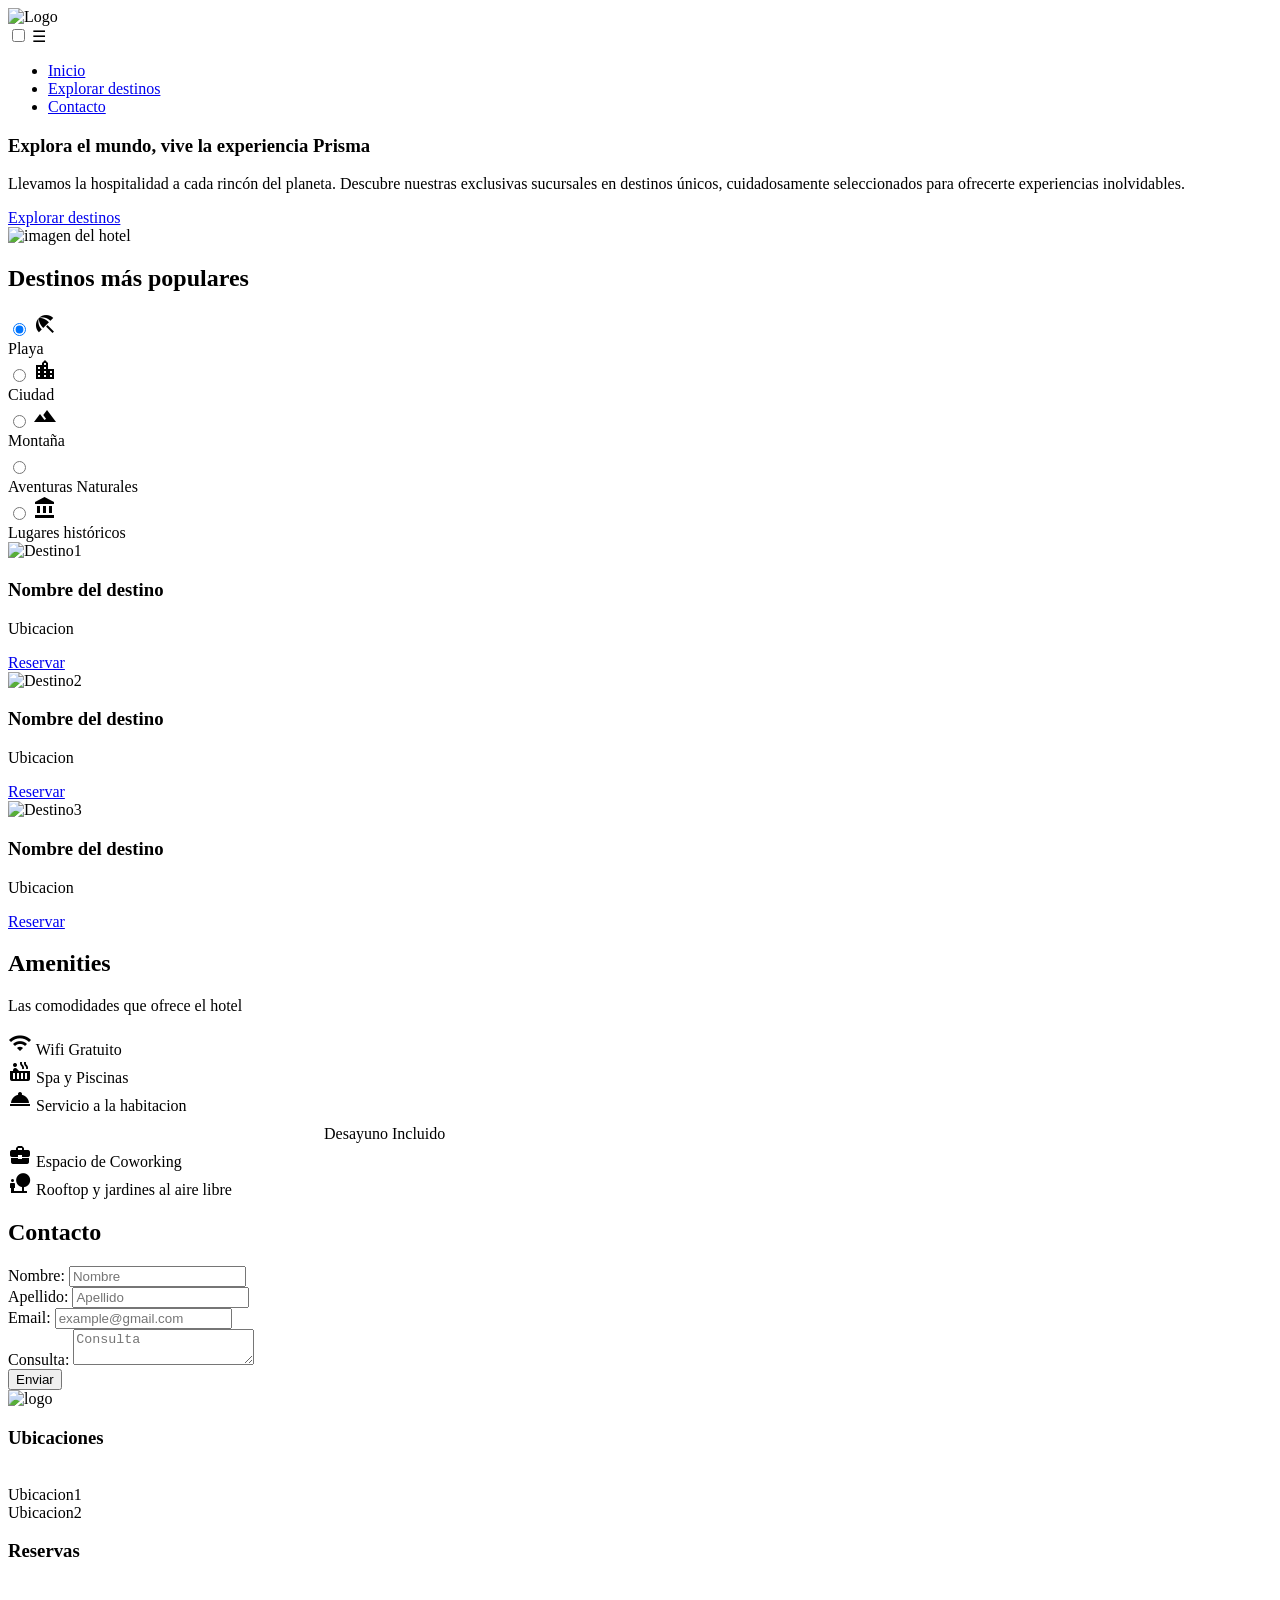
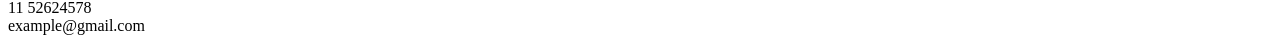
==== index.html @ b0c7ca9d "Add files via upload" ====
<!DOCTYPE html>
<html lang="en">
<head>
    <meta charset="UTF-8">
    <meta name="viewport" content="width=device-width, initial-scale=1.0">
    <link rel="stylesheet" href="estilos.css">
    <link href="https://fonts.googleapis.com/icon?family=Material+Icons" rel="stylesheet">
    <title>Prisma Hotel</title>
</head>
<body>
    <!-- Header -->
    <header class="menu">
        <div class="contenedor-logo"> 
            <img src="logo prisma.jpeg" alt="Logo" class="logo">
        </div>
        <input type="checkbox" id="menu-toggle" class="menu-toggle">
        <label for="menu-toggle" class="hamburguesa">&#9776;</label>
        <nav class="items-menu">
            <ul>
                <li><a href="#">Inicio</a></li>
                <li><a href="Explorar-destinos.html">Explorar destinos</a></li>
                <li><a href="Contacto.html">Contacto</a></li>
            </ul>
        </nav>
    </header>    
    <!-- Intro -->
    <section class="contenedor-intro">
        <section class="textos">
            <h1>Explora el mundo, vive la experiencia Prisma</h1>
            <p class="subtitulo">Llevamos la hospitalidad a cada rincón del planeta. Descubre nuestras exclusivas sucursales en destinos únicos, cuidadosamente seleccionados para ofrecerte experiencias inolvidables.</p>
            <a href="Explorar-destinos.html" class="boton">Explorar destinos</a>
        </section>       
        <section class="imagen-principal">
            <img src="hotel.jpg" alt="imagen del hotel">
        </section>
    </section>
        <!-- Destacados -->
    <section class="destacados">
        <section class="descripcion">
            <h2 class="Titulos">Destinos más populares</h2>
        </section>
        <section class="biomas">
            <!-- Radio buttons invisibles -->
            <div class="radio-contenedor">
                <input type="radio" id="playa" name="destino" checked>
                <label for="playa" class="selector-destino">
                    <i class="material-icons">beach_access</i><br>
                    <span class="label">Playa</span>
                </label>
            </div>
            <div class="radio-contenedor">
                <input type="radio" id="ciudad" name="destino">
                <label for="ciudad" class="selector-destino">
                    <i class="material-icons">location_city</i><br>
                    <span class="label">Ciudad</span>
                </label>
            </div>
            <div class="radio-contenedor">
                <input type="radio" id="montaña" name="destino">
                <label for="montaña" class="selector-destino">
                    <i class="material-icons">terrain</i><br>
                    <span class="label">Montaña</span>
                </label>
            </div>
            <div class="radio-contenedor">
                <input type="radio" id="aventura" name="destino">
                <label for="aventura" class="selector-destino">
                    <i class="material-icons">hiking</i><br>
                    <span class="label">Aventuras Naturales</span>
                </label>
            </div>
            <div class="radio-contenedor">
                <input type="radio" id="historico" name="destino">
                <label for="historico" class="selector-destino">
                    <i class="material-icons">account_balance</i><br>
                    <span class="label">Lugares históricos</span>
                </label>
            </div>
        </section>
        <!-- Lista de destinos -->
        <section class="lista-destinos">
            <!-- cards contenedor -->
            <div class="destinos-contenedor">
                <!-- cards playa -->
                <div class="destino-card">
                    <img src="hotel1.jpg" alt="Destino1">
                    <div class="datos-destino">
                        <h3>Nombre del destino</h3>
                        <p>Ubicacion</p>
                    </div>
                    <a href="reservar/detalle-hotel.html" class="boton">Reservar</a>
                </div>
    
                <div class="destino-card">
                    <img src="hotel2.jpg" alt="Destino2">
                    <div class="datos-destino">
                        <h3>Nombre del destino</h3>
                        <p>Ubicacion</p>
                    </div>
                    <a href="reservar/detalle-hotel.html" class="boton">Reservar</a>
                </div>
    
                <div class="destino-card">
                    <img src="hotel3.jpg" alt="Destino3">
                    <div class="datos-destino">
                        <h3>Nombre del destino</h3>
                        <p>Ubicacion</p>
                    </div>
                    <a href="reservar/detalle-hotel.html" class="boton">Reservar</a>
                </div>
            </div>
        </section>
    </section>
       <!-- amenities -->
        <section class="amenities">
            <h2 class="Titulos">Amenities</h2>
            <p class="subtitulo">Las comodidades que ofrece el hotel</p>
            <section class="contenedor-amenities">
                <div class="amenitie">
                    <i class="material-icons">wifi</i>
                    <span>Wifi Gratuito</span>
                </div>
                <div class="amenitie">
                    <i class="material-icons">hot_tub</i>
                    <span>Spa y Piscinas</span>
                </div>
                <div class="amenitie">
                    <i class="material-icons">room_service</i>
                    <span>Servicio a la habitacion</span>
                </div>
                <div class="amenitie">
                    <i class="material-icons">brunch_dining</i>
                    <span>Desayuno Incluido</span>
                </div>
                <div class="amenitie">
                    <i class="material-icons">business_center</i>
                    <span>Espacio de Coworking</span>
                </div>
                <div class="amenitie">
                    <i class="material-icons">nature_people</i>
                    <span>Rooftop y jardines al aire libre</span>
                </div>
            </section>
        </section>
        <section class="Contacto">
             <!-- contacto -->
              <h2 class="Titulos">Contacto</h2>
              <form class="form">
                <div class="fila">
                    <div class="columna">
                        <label for="Nombre">Nombre:</label>
                        <input type="text" name="Nombre" placeholder="Nombre"><br>
                    </div>
                    <div class="columna">
                        <label for="Apellido">Apellido:</label>
                        <input type="text" name="Apellido" placeholder="Apellido"><br>
                    </div>
                </div>
                <div class="fila">
                    <div class="columna">
                      <label for="Email">Email:</label>
                      <input type="email" name="Email" placeholder="example@gmail.com"><br>
                    </div>
                  </div>
                  <div class="fila">
                    <div class="columna">
                      <label for="Consulta">Consulta:</label>
                      <textarea name="Consulta" placeholder="Consulta" id=""></textarea><br>
                    </div>
                  </div>
                <button type="submit" class="boton">Enviar</button>
              </form>
        </section>
        <footer>
            <!-- footer -->
            <div id="logo">
                <img src="logo prisma.jpeg" alt="logo">
            </div>
            <div id="Ubicaciones"> <h3>Ubicaciones</h3> <br>
                <span>Ubicacion1</span><br>
                <span>Ubicacion2</span>
            </div>
            <div id="Reservas"> <h3>Reservas</h3> <br>
                <span>11 52624578</span><br>
                <span>example@gmail.com</span>
            </div>
        </footer>
</body>
</html>
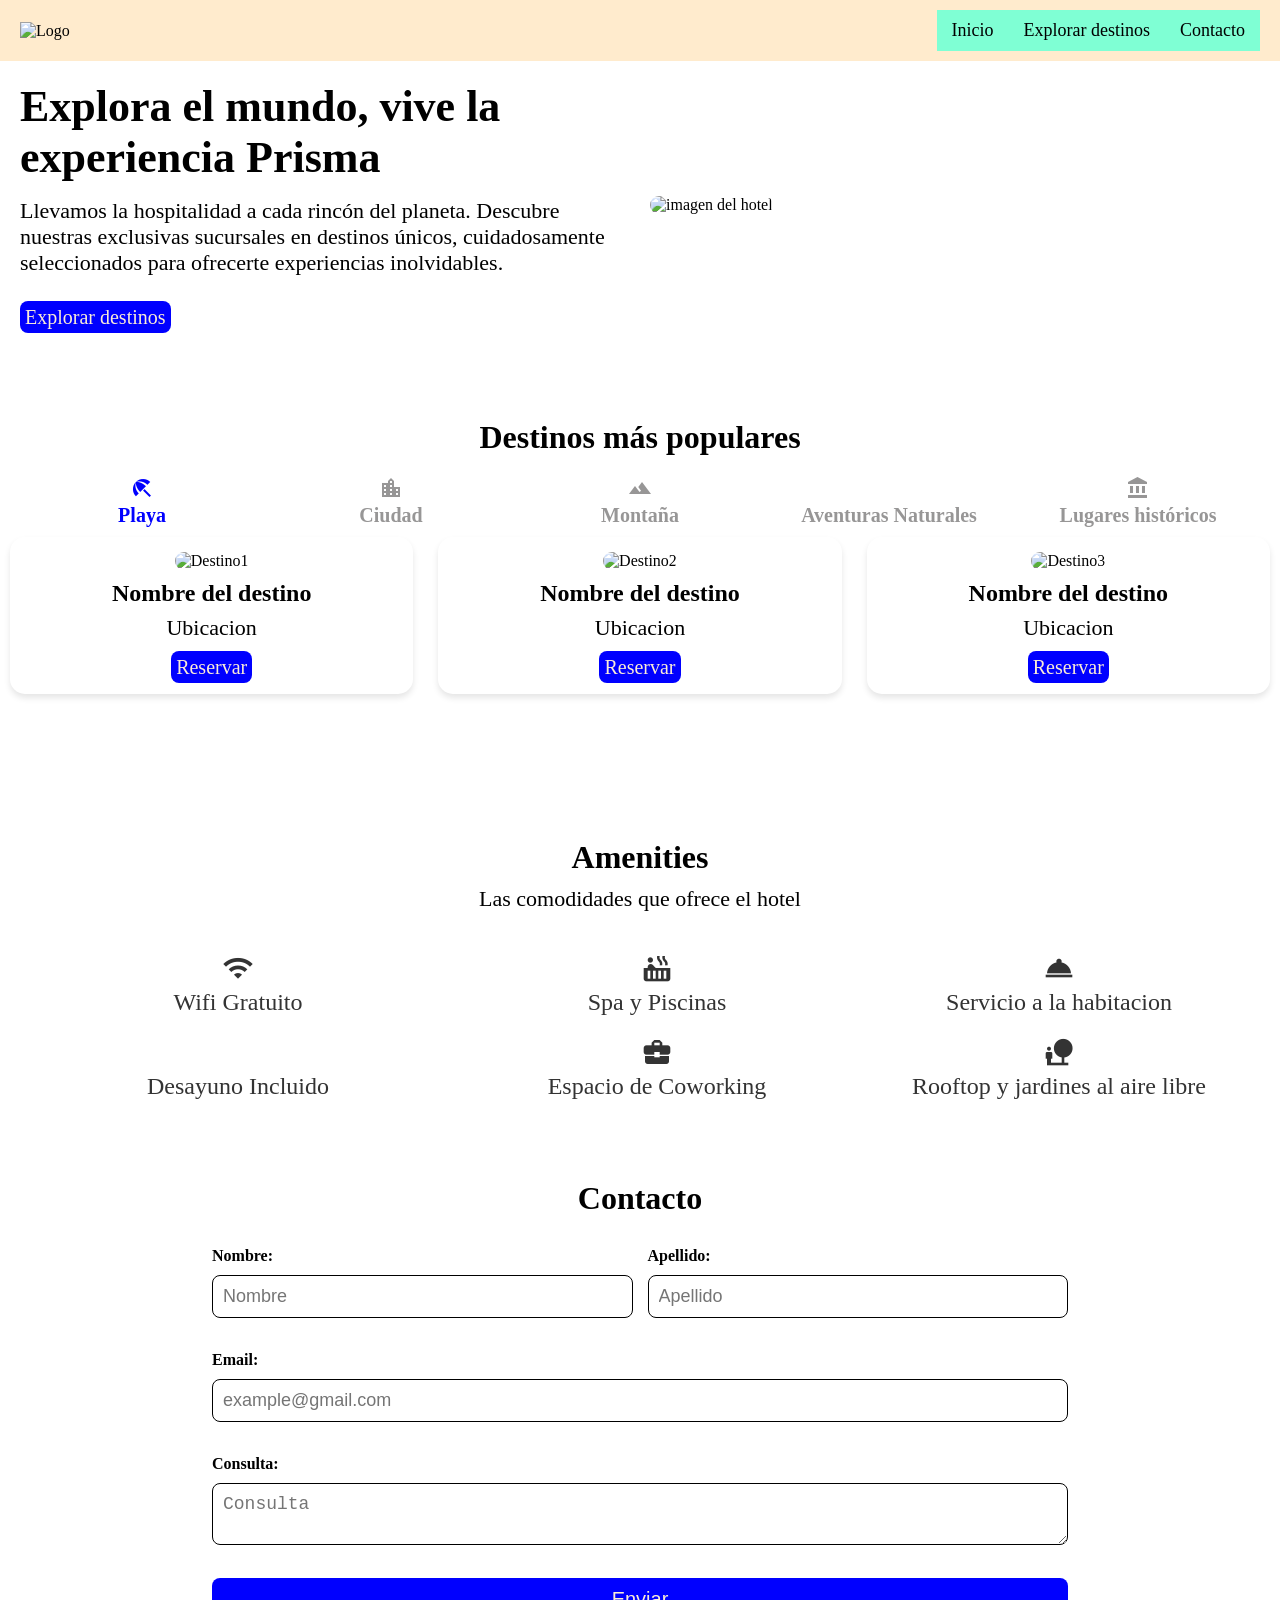
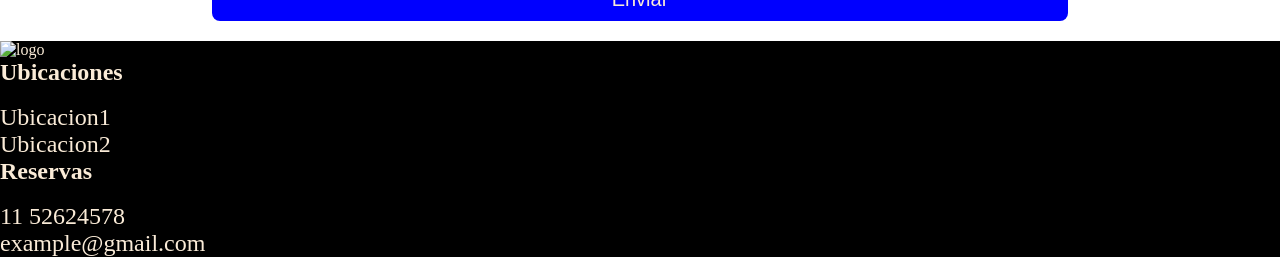
==== commit 2645e047: "Add files via upload" ====
--- a/index.html
+++ b/index.html
@@ -41,73 +41,183 @@
         </section>
         <section class="biomas">
             <!-- Radio buttons invisibles -->
-            <div class="radio-contenedor">
-                <input type="radio" id="playa" name="destino" checked>
-                <label for="playa" class="selector-destino">
-                    <i class="material-icons">beach_access</i><br>
-                    <span class="label">Playa</span>
-                </label>
-            </div>
-            <div class="radio-contenedor">
-                <input type="radio" id="ciudad" name="destino">
-                <label for="ciudad" class="selector-destino">
-                    <i class="material-icons">location_city</i><br>
-                    <span class="label">Ciudad</span>
-                </label>
-            </div>
-            <div class="radio-contenedor">
-                <input type="radio" id="montaña" name="destino">
-                <label for="montaña" class="selector-destino">
-                    <i class="material-icons">terrain</i><br>
-                    <span class="label">Montaña</span>
-                </label>
-            </div>
-            <div class="radio-contenedor">
-                <input type="radio" id="aventura" name="destino">
-                <label for="aventura" class="selector-destino">
-                    <i class="material-icons">hiking</i><br>
-                    <span class="label">Aventuras Naturales</span>
-                </label>
-            </div>
-            <div class="radio-contenedor">
-                <input type="radio" id="historico" name="destino">
-                <label for="historico" class="selector-destino">
-                    <i class="material-icons">account_balance</i><br>
-                    <span class="label">Lugares históricos</span>
-                </label>
-            </div>
-        </section>
-        <!-- Lista de destinos -->
-        <section class="lista-destinos">
-            <!-- cards contenedor -->
-            <div class="destinos-contenedor">
-                <!-- cards playa -->
-                <div class="destino-card">
-                    <img src="hotel1.jpg" alt="Destino1">
-                    <div class="datos-destino">
-                        <h3>Nombre del destino</h3>
-                        <p>Ubicacion</p>
-                    </div>
-                    <a href="reservar/detalle-hotel.html" class="boton">Reservar</a>
-                </div>
-    
-                <div class="destino-card">
-                    <img src="hotel2.jpg" alt="Destino2">
-                    <div class="datos-destino">
-                        <h3>Nombre del destino</h3>
-                        <p>Ubicacion</p>
-                    </div>
-                    <a href="reservar/detalle-hotel.html" class="boton">Reservar</a>
-                </div>
-    
-                <div class="destino-card">
-                    <img src="hotel3.jpg" alt="Destino3">
-                    <div class="datos-destino">
-                        <h3>Nombre del destino</h3>
-                        <p>Ubicacion</p>
-                    </div>
-                    <a href="reservar/detalle-hotel.html" class="boton">Reservar</a>
-                </div>
+            <div class="lista-biomas">
+                <!-- <div class="bioma-playa"> -->
+                    <div class="bioma-playa">
+                        <div class="radio-contenedor">
+                            <input type="radio" id="playa" name="destino" checked>
+                            <label for="playa" class="selector-destino">
+                                <i class="material-icons">beach_access</i><br>
+                                <span class="label">Playa</span>
+                            </label>
+                            <div class="destinos-contenedor">
+                                <div class="destino-card">
+                                    <img src="hotel1.jpg" alt="Destino1">
+                                    <div class="datos-destino">
+                                        <h3>Nombre del destino</h3>
+                                        <p>Ubicacion</p>
+                                    </div>
+                                    <a href="reservar/detalle-hotel.html" class="boton">Reservar</a>
+                                </div>
+                                <div class="destino-card">
+                                    <img src="hotel2.jpg" alt="Destino2">
+                                    <div class="datos-destino">
+                                        <h3>Nombre del destino</h3>
+                                        <p>Ubicacion</p>
+                                    </div>
+                                    <a href="reservar/detalle-hotel.html" class="boton">Reservar</a>
+                                </div>
+                                <div class="destino-card">
+                                    <img src="hotel3.jpg" alt="Destino3">
+                                    <div class="datos-destino">
+                                        <h3>Nombre del destino</h3>
+                                        <p>Ubicacion</p>
+                                    </div>
+                                    <a href="reservar/detalle-hotel.html" class="boton">Reservar</a>
+                                </div>
+                            </div>
+                        </div>
+                    </div>
+                    <div class="bioma-ciudad">
+                        <div class="radio-contenedor">
+                            <input type="radio" id="ciudad" name="destino">
+                            <label for="ciudad" class="selector-destino">
+                                <i class="material-icons">location_city</i><br>
+                                <span class="label">Ciudad</span>
+                            </label>
+                            <div class="destinos-contenedor">
+                                <div class="destino-card">
+                                    <img src="hotel1.jpg" alt="Destino1">
+                                    <div class="datos-destino">
+                                        <h3>Nombre del destino</h3>
+                                        <p>Ubicacion</p>
+                                    </div>
+                                    <a href="reservar/detalle-hotel.html" class="boton">Reservar</a>
+                                </div>
+                                <div class="destino-card">
+                                    <img src="hotel2.jpg" alt="Destino2">
+                                    <div class="datos-destino">
+                                        <h3>Nombre del destino</h3>
+                                        <p>Ubicacion</p>
+                                    </div>
+                                    <a href="reservar/detalle-hotel.html" class="boton">Reservar</a>
+                                </div>
+                                <div class="destino-card">
+                                    <img src="hotel3.jpg" alt="Destino3">
+                                    <div class="datos-destino">
+                                        <h3>Nombre del destino</h3>
+                                        <p>Ubicacion</p>
+                                    </div>
+                                    <a href="reservar/detalle-hotel.html" class="boton">Reservar</a>
+                                </div>
+                            </div>
+                        </div>
+                    </div>
+                    <div class="bioma-montaña">
+                        <div class="radio-contenedor">
+                            <input type="radio" id="montaña" name="destino">
+                            <label for="montaña" class="selector-destino">
+                                <i class="material-icons">terrain</i><br>
+                                <span class="label">Montaña</span>
+                            </label>
+                            <div class="destinos-contenedor">
+                                <div class="destino-card">
+                                    <img src="hotel1.jpg" alt="Destino1">
+                                    <div class="datos-destino">
+                                        <h3>Nombre del destino</h3>
+                                        <p>Ubicacion</p>
+                                    </div>
+                                    <a href="reservar/detalle-hotel.html" class="boton">Reservar</a>
+                                </div>
+                                <div class="destino-card">
+                                    <img src="hotel2.jpg" alt="Destino2">
+                                    <div class="datos-destino">
+                                        <h3>Nombre del destino</h3>
+                                        <p>Ubicacion</p>
+                                    </div>
+                                    <a href="reservar/detalle-hotel.html" class="boton">Reservar</a>
+                                </div>
+                                <div class="destino-card">
+                                    <img src="hotel3.jpg" alt="Destino3">
+                                    <div class="datos-destino">
+                                        <h3>Nombre del destino</h3>
+                                        <p>Ubicacion</p>
+                                    </div>
+                                    <a href="reservar/detalle-hotel.html" class="boton">Reservar</a>
+                                </div>
+                            </div>
+                        </div>
+                    </div>
+                    <div class="bioma-aventura">
+                        <div class="radio-contenedor">
+                            <input type="radio" id="aventura" name="destino">
+                            <label for="aventura" class="selector-destino">
+                                <i class="material-icons">hiking</i><br>
+                                <span class="label">Aventuras Naturales</span>
+                            </label>
+                            <div class="destinos-contenedor">
+                                <div class="destino-card">
+                                    <img src="hotel1.jpg" alt="Destino1">
+                                    <div class="datos-destino">
+                                        <h3>Nombre del destino</h3>
+                                        <p>Ubicacion</p>
+                                    </div>
+                                    <a href="reservar/detalle-hotel.html" class="boton">Reservar</a>
+                                </div>
+                                <div class="destino-card">
+                                    <img src="hotel2.jpg" alt="Destino2">
+                                    <div class="datos-destino">
+                                        <h3>Nombre del destino</h3>
+                                        <p>Ubicacion</p>
+                                    </div>
+                                    <a href="reservar/detalle-hotel.html" class="boton">Reservar</a>
+                                </div>
+                                <div class="destino-card">
+                                    <img src="hotel3.jpg" alt="Destino3">
+                                    <div class="datos-destino">
+                                        <h3>Nombre del destino</h3>
+                                        <p>Ubicacion</p>
+                                    </div>
+                                    <a href="reservar/detalle-hotel.html" class="boton">Reservar</a>
+                                </div>
+                            </div>
+                        </div>
+                    </div>
+                    <div class="bioma-historico">
+                        <div class="radio-contenedor">
+                            <input type="radio" id="historico" name="destino">
+                            <label for="historico" class="selector-destino">
+                                <i class="material-icons">account_balance</i><br>
+                                <span class="label">Lugares históricos</span>
+                            </label>
+                            <div class="destinos-contenedor">
+                                <div class="destino-card">
+                                    <img src="hotel1.jpg" alt="Destino1">
+                                    <div class="datos-destino">
+                                        <h3>Nombre del destino</h3>
+                                        <p>Ubicacion</p>
+                                    </div>
+                                    <a href="reservar/detalle-hotel.html" class="boton">Reservar</a>
+                                </div>
+                                <div class="destino-card">
+                                    <img src="hotel2.jpg" alt="Destino2">
+                                    <div class="datos-destino">
+                                        <h3>Nombre del destino</h3>
+                                        <p>Ubicacion</p>
+                                    </div>
+                                    <a href="reservar/detalle-hotel.html" class="boton">Reservar</a>
+                                </div>
+                                <div class="destino-card">
+                                    <img src="hotel3.jpg" alt="Destino3">
+                                    <div class="datos-destino">
+                                        <h3>Nombre del destino</h3>
+                                        <p>Ubicacion</p>
+                                    </div>
+                                    <a href="reservar/detalle-hotel.html" class="boton">Reservar</a>
+                                </div>
+                            </div>
+                        </div>
+                    </div>
             </div>
         </section>
     </section>
--- a/estilos.css
+++ b/estilos.css
@@ -0,0 +1,400 @@
+*{
+    padding: 0px;
+    margin: 0px;
+}
+nav{
+    font-size: 24px;
+}
+/* tipografias */
+h1{
+    font-size: 44px;
+}
+h2 {
+font-size: 32px;
+}
+.Titulos{
+    text-align: center;
+    margin-bottom: 10px;
+}
+.subtitulo{
+    text-align: center;
+    margin-bottom: 30px;
+}
+h3{
+    font-size: 24px;
+}
+p{
+    font-size: 22px;
+}
+span.label {
+    font-weight: bold;
+    font-size: 20px;
+}
+span{
+    font-size: 24px;
+}
+/* menu */
+.logo{
+    width: 125px;
+    height: auto;
+}
+.menu{
+    display: flex;
+    text-align: center;
+    background-color: blanchedalmond;
+    justify-content: space-between;
+    align-items: center;
+    position: relative;
+    padding: 10px 20px;
+}
+.items-menu ul{
+    display: flex;
+    list-style: none;
+    background-color: aquamarine;
+    margin: 0;
+    padding: 0;
+}
+.items-menu li{
+    margin: 0 15px;
+}
+.menu a{
+    font-size: 26px;
+    text-decoration: none;
+    color: black;
+    padding: 10 15px;
+    display: block;
+}
+.menu a:hover{
+    color: blue;
+}
+.menu-toggle {
+    display: none;
+}
+
+.hamburguesa {
+    display: none;
+    font-size: 30px;
+    cursor: pointer;
+    padding: 10px;
+}
+@media screen and (max-width: 768px){
+
+    .hamburguesa {
+        display: block;
+    }
+}
+    .items-menu {
+        display: none;
+        flex-direction: column;
+        background-color: aquamarine;
+        position: absolute;
+        top: 100%;
+        left: 0;
+        width: 100%;
+        z-index: 1000;
+    }
+
+    .menu-toggle:checked + .hamburguesa + .items-menu {
+        display: flex; 
+    }
+
+    .items-menu ul {
+        flex-direction: column;
+        padding: 10px 0;
+    }
+
+    .items-menu li {
+        margin: 10px 0;
+    }
+
+    .menu a {
+        font-size: 18px;
+    }
+@media screen and (min-width: 769px){
+    .items-menu{
+        display: flex;
+        position: static;
+        flex-direction: row;
+        background-color: transparent;
+        width: auto;
+    }
+
+    .items-menu ul{
+        flex-direction: row;
+    }
+
+    .items-menu li{
+        margin: 0 15px; 
+    }
+
+    .hamburguesa{
+        display: none;
+    }
+
+    .menu-toggle{
+        display: none;
+    }
+}
+/* boton */
+.boton{
+    background-color: blue;
+    color: antiquewhite;
+    border: none;
+    border-radius: 8px;
+    font-size: 20px;
+    text-align: center;
+    padding: 5px;
+    text-decoration: none;
+}
+.boton:hover{
+    box-shadow: 0 0 10px 5px rgba(106, 90, 205, 0.5);
+}
+.boton:active{
+    background-color: rgb(3, 3, 145);
+}
+/* seccion 1 intro */
+.contenedor-intro{
+    display: flex;
+    padding: 20px;
+    justify-content: space-between;
+    align-items: center;
+    gap: 20px;
+}
+.textos{
+    max-width: 50%;
+    flex: 1;
+    text-align: left;
+}
+.textos h1{
+    margin-bottom: 15px;
+}
+.textos p{
+    margin-bottom: 30px;
+    text-align: left;
+}
+.imagen-principal{
+    max-width: 50%;
+    flex: 1;
+}
+.imagen-principal img{
+    width: 100%;
+    max-height: 350px;
+    border-radius: 10px;
+    object-fit: cover;
+}
+@media screen and (max-width:768px){
+    .contenedor-intro{
+        flex-direction: column;
+        align-items: center;
+        text-align: center;
+    }
+    .textos{
+        max-width: 100%;
+        margin-bottom: 20px;
+        text-align: center;
+    }
+    .textos p{
+        text-align: center;
+    }
+    .imagen-principal{
+        max-width: 100%;
+    }
+    .imagen-principal img{
+        max-height: none;
+    }
+}
+/* Destinos populares */
+.destacados{
+    padding-top: 70px;
+    padding-left: 20px;
+    padding-right: 20px;
+    min-height: 40vh;
+}
+.selector-destino{
+    align-items: center;
+    text-align: center;
+    color: #979696;
+    cursor: pointer;
+    transition: color 0.3s;
+}
+.selector-destino:hover{
+    color: blueviolet;
+}
+input[type="radio"]:checked + label.selector-destino {
+    color: blue;
+}
+input[type="radio"] {
+    display: none;
+}
+.destinos-contenedor{
+    display: grid;
+    grid-template-columns: repeat(3, 1fr);
+    justify-content: space-between;
+    opacity: 0;
+    position: absolute;
+    width: 100%;
+    right: 0;
+    left: 0;
+    z-index: -1;
+    gap: 5px;
+    box-sizing: border-box;
+}
+#playa:checked ~ .destinos-contenedor, 
+#ciudad:checked ~ .destinos-contenedor,
+#montaña:checked ~ .destinos-contenedor,
+#aventura:checked ~ .destinos-contenedor,
+#historico:checked ~ .destinos-contenedor{
+    opacity: 1;
+    transition: opacity .8s ease;
+    z-index: 100;
+}
+.descripcion h2{
+    margin-bottom: 20px;
+}
+.destino-card{
+    flex-flow: column;
+    justify-content: space-between;
+    padding: 15px;
+    margin: 10px;
+    box-shadow: 0 4px 6px rgba(0, 0, 0, 0.1);
+    border-radius: 15px;
+    overflow: hidden;
+    box-sizing: border-box;
+}
+.destino-card h3{
+    margin-bottom: 8px;
+}
+.destino-card p{
+    margin-bottom: 15px;
+}
+.destino-card img{
+    width: 100%;
+    height: 200px;
+    object-fit: cover;
+    border-radius: 10px;
+    margin-bottom: 10px;
+}
+.lista-biomas{
+    display: grid;
+    grid-template-columns: repeat(auto-fit, minmax(70px, 1fr));
+    gap: 5px;
+    text-align: center;
+    margin-bottom: 15px;
+}
+@media (max-width:768px){
+    .destinos-contenedor{
+        grid-template-columns: 1fr;
+        gap: 20px;
+    }
+    .biomas{
+        display: grid;
+        grid-template-columns: repeat(auto-fit,minmax(70px, 1fr));
+        gap: 5px;
+        text-align: center;
+    }
+}
+/* amenities */
+.amenities{
+    padding: 20px;
+    margin-top: 40px;
+    margin-bottom: 50px;
+}
+.contenedor-amenities{
+    display: grid;
+    grid-template-columns: repeat(3,1fr);
+    gap: 20px;
+    align-items: center;
+    padding: 10px;
+    justify-items: center;
+}
+.amenitie{
+    color: #333;
+    text-align: center;
+}
+.amenitie i{
+    font-size: 32px;
+    margin-bottom: 5px;
+    display: block;
+}
+/* contacto */
+.body{
+    display: flex;
+    justify-content: center;
+    align-items: center;
+    background-color: #f3f3f3;
+}
+.contacto{
+    text-align: center;
+    width: 100%;
+    max-width: 700px;
+    margin: auto;
+    padding: 20px;
+}
+.form{
+    display: flex;
+    flex-direction: column;
+    gap: 15px;
+    padding: 20px;
+    width: 70%;
+    margin: auto;
+    box-sizing: border-box;
+}
+.fila{
+    display: flex;
+    flex-direction: row;
+    gap: 15px;
+}
+.columna{
+    flex: 1;
+    display: flex;
+    flex-direction: column;
+}
+.form label{
+    margin-bottom: 5px;
+    font-weight: bold;
+}
+input,textarea{
+    border: 1px solid #000;
+    border-radius: 8px;
+    font-size: 18px;
+    width: 100%;
+    padding: 10px;
+    box-sizing: border-box;
+    margin-top: 5px;
+}
+input:focus,textarea:focus{
+    border-color: blue;
+}
+.form .boton{
+    width: auto;
+    padding: 10px 20px;
+}
+/* footer */
+footer{
+    background-color: black;
+    color: antiquewhite;
+}
+/* detalle hotel */
+.titular{
+    background-color: rgb(214, 214, 214);
+    padding-top: 10px;
+    padding-bottom: 10px;
+}
+.contenedor-info{
+    display: flex;
+    justify-content: space-between;
+    width: 100%;
+    padding-top: 30px;
+}
+.slider-hotel{
+    width: 40%;
+    padding-right: 25px;
+}
+.slider-hotel img{
+   width: 100%;
+   height: auto;
+}
+.info-hotel{
+    width: 100%;
+    padding-left: 25px;
+}
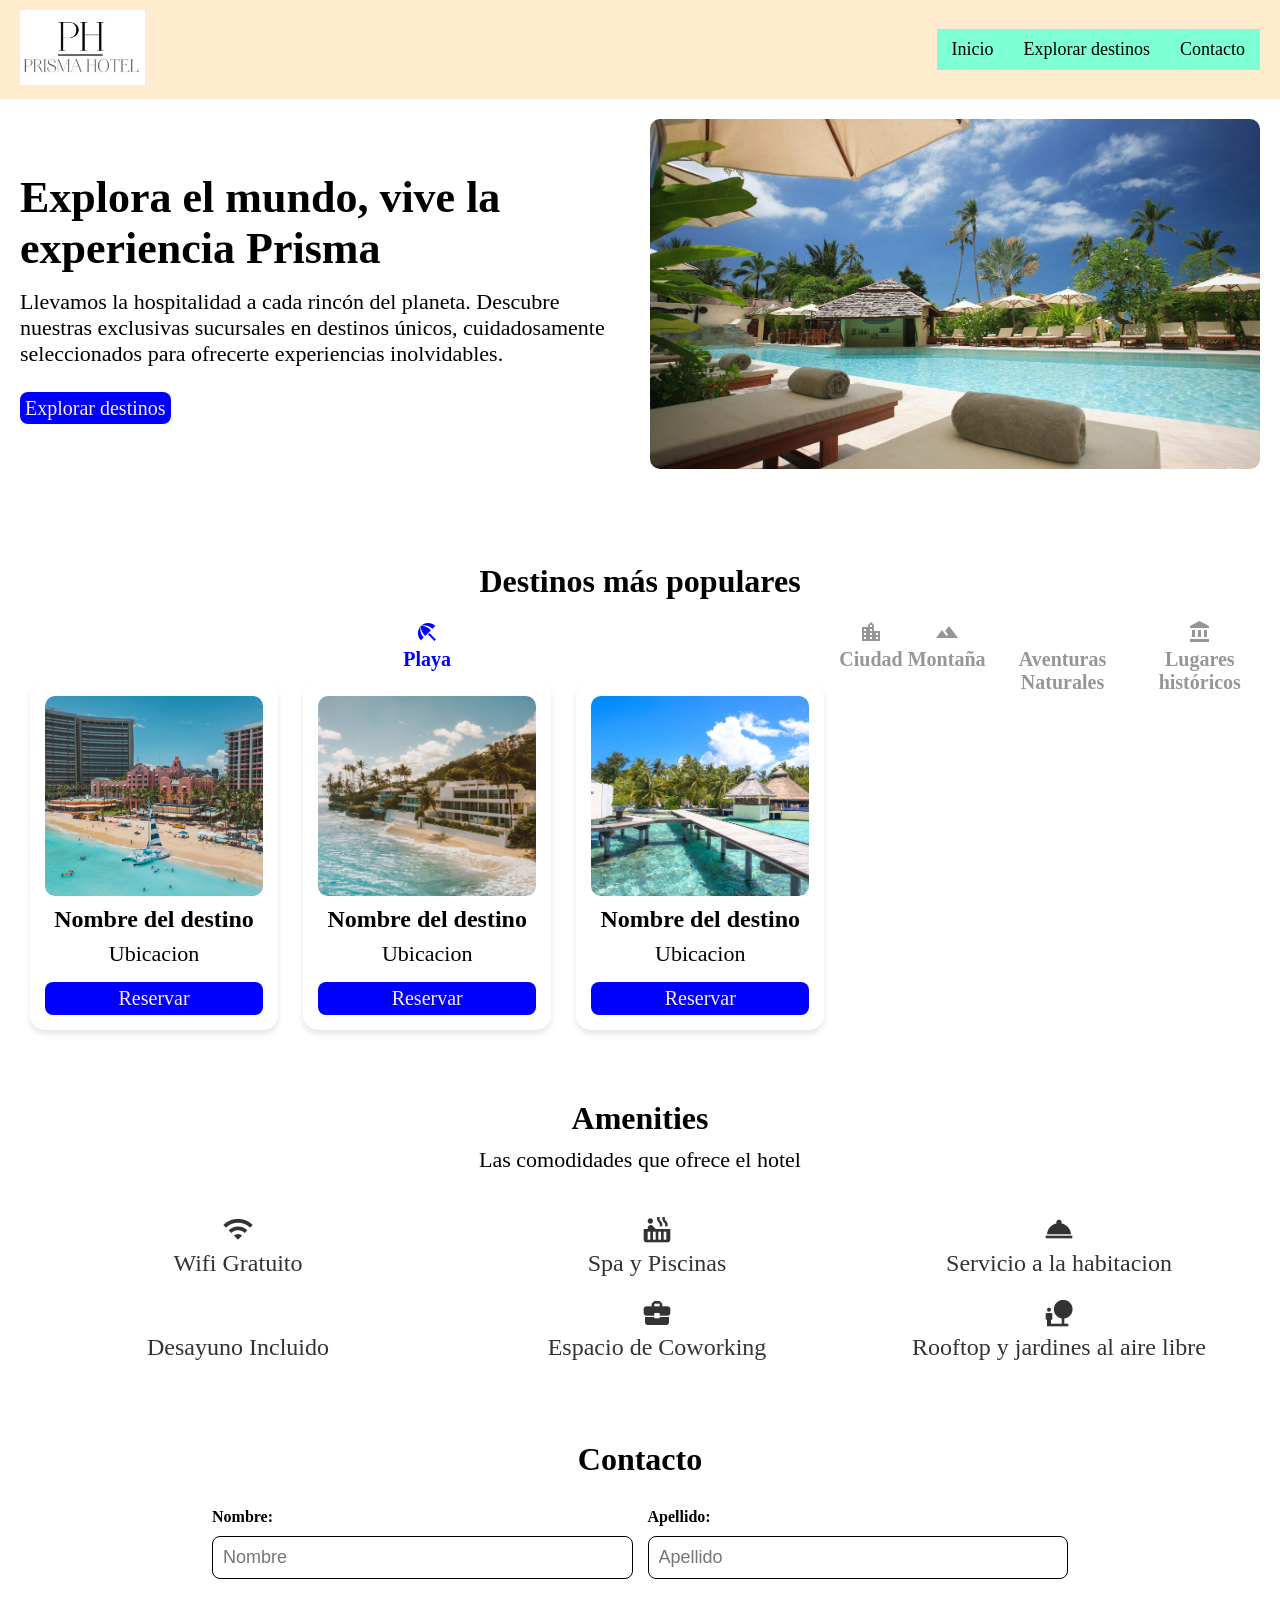
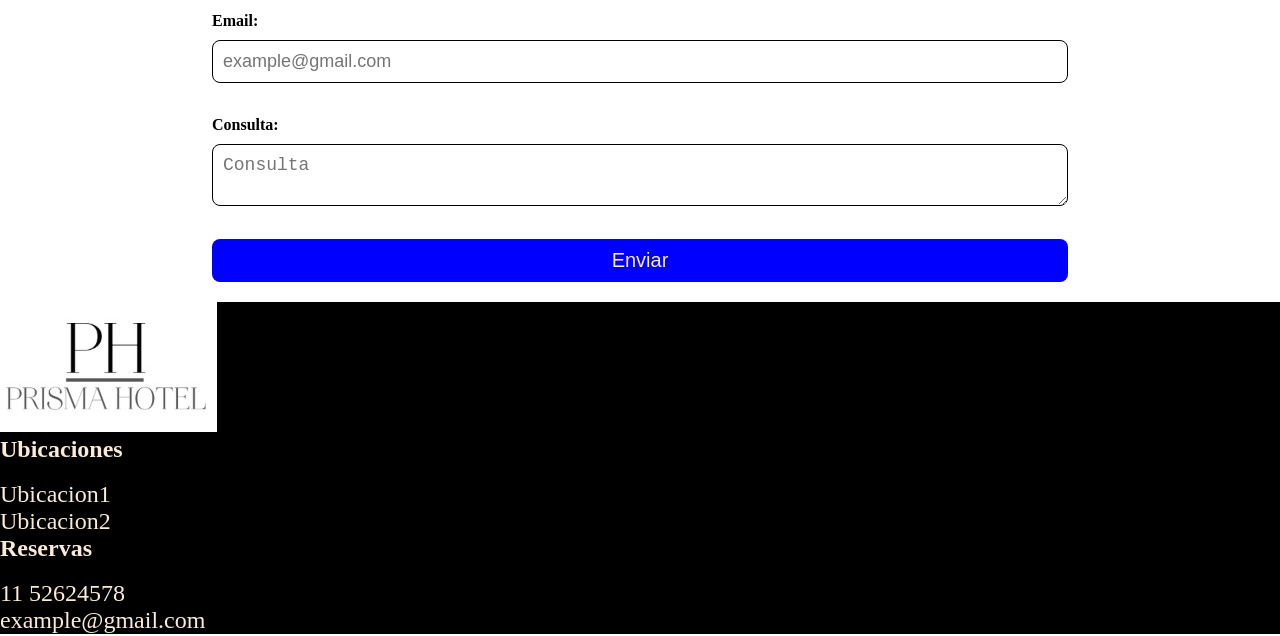
==== commit 7e7d375a: "modifique los estilos de la seccion destacados" ====
--- a/index.html
+++ b/index.html
@@ -1,299 +1,299 @@
-<!DOCTYPE html>
-<html lang="en">
-<head>
-    <meta charset="UTF-8">
-    <meta name="viewport" content="width=device-width, initial-scale=1.0">
-    <link rel="stylesheet" href="estilos.css">
-    <link href="https://fonts.googleapis.com/icon?family=Material+Icons" rel="stylesheet">
-    <title>Prisma Hotel</title>
-</head>
-<body>
-    <!-- Header -->
-    <header class="menu">
-        <div class="contenedor-logo"> 
-            <img src="logo prisma.jpeg" alt="Logo" class="logo">
-        </div>
-        <input type="checkbox" id="menu-toggle" class="menu-toggle">
-        <label for="menu-toggle" class="hamburguesa">&#9776;</label>
-        <nav class="items-menu">
-            <ul>
-                <li><a href="#">Inicio</a></li>
-                <li><a href="Explorar-destinos.html">Explorar destinos</a></li>
-                <li><a href="Contacto.html">Contacto</a></li>
-            </ul>
-        </nav>
-    </header>    
-    <!-- Intro -->
-    <section class="contenedor-intro">
-        <section class="textos">
-            <h1>Explora el mundo, vive la experiencia Prisma</h1>
-            <p class="subtitulo">Llevamos la hospitalidad a cada rincón del planeta. Descubre nuestras exclusivas sucursales en destinos únicos, cuidadosamente seleccionados para ofrecerte experiencias inolvidables.</p>
-            <a href="Explorar-destinos.html" class="boton">Explorar destinos</a>
-        </section>       
-        <section class="imagen-principal">
-            <img src="hotel.jpg" alt="imagen del hotel">
-        </section>
-    </section>
-        <!-- Destacados -->
-    <section class="destacados">
-        <section class="descripcion">
-            <h2 class="Titulos">Destinos más populares</h2>
-        </section>
-        <section class="biomas">
-            <!-- Radio buttons invisibles -->
-            <div class="lista-biomas">
-                <!-- <div class="bioma-playa"> -->
-                    <div class="bioma-playa">
-                        <div class="radio-contenedor">
-                            <input type="radio" id="playa" name="destino" checked>
-                            <label for="playa" class="selector-destino">
-                                <i class="material-icons">beach_access</i><br>
-                                <span class="label">Playa</span>
-                            </label>
-                            <div class="destinos-contenedor">
-                                <div class="destino-card">
-                                    <img src="hotel1.jpg" alt="Destino1">
-                                    <div class="datos-destino">
-                                        <h3>Nombre del destino</h3>
-                                        <p>Ubicacion</p>
-                                    </div>
-                                    <a href="reservar/detalle-hotel.html" class="boton">Reservar</a>
-                                </div>
-                                <div class="destino-card">
-                                    <img src="hotel2.jpg" alt="Destino2">
-                                    <div class="datos-destino">
-                                        <h3>Nombre del destino</h3>
-                                        <p>Ubicacion</p>
-                                    </div>
-                                    <a href="reservar/detalle-hotel.html" class="boton">Reservar</a>
-                                </div>
-                                <div class="destino-card">
-                                    <img src="hotel3.jpg" alt="Destino3">
-                                    <div class="datos-destino">
-                                        <h3>Nombre del destino</h3>
-                                        <p>Ubicacion</p>
-                                    </div>
-                                    <a href="reservar/detalle-hotel.html" class="boton">Reservar</a>
-                                </div>
-                            </div>
-                        </div>
-                    </div>
-                    <div class="bioma-ciudad">
-                        <div class="radio-contenedor">
-                            <input type="radio" id="ciudad" name="destino">
-                            <label for="ciudad" class="selector-destino">
-                                <i class="material-icons">location_city</i><br>
-                                <span class="label">Ciudad</span>
-                            </label>
-                            <div class="destinos-contenedor">
-                                <div class="destino-card">
-                                    <img src="hotel1.jpg" alt="Destino1">
-                                    <div class="datos-destino">
-                                        <h3>Nombre del destino</h3>
-                                        <p>Ubicacion</p>
-                                    </div>
-                                    <a href="reservar/detalle-hotel.html" class="boton">Reservar</a>
-                                </div>
-                                <div class="destino-card">
-                                    <img src="hotel2.jpg" alt="Destino2">
-                                    <div class="datos-destino">
-                                        <h3>Nombre del destino</h3>
-                                        <p>Ubicacion</p>
-                                    </div>
-                                    <a href="reservar/detalle-hotel.html" class="boton">Reservar</a>
-                                </div>
-                                <div class="destino-card">
-                                    <img src="hotel3.jpg" alt="Destino3">
-                                    <div class="datos-destino">
-                                        <h3>Nombre del destino</h3>
-                                        <p>Ubicacion</p>
-                                    </div>
-                                    <a href="reservar/detalle-hotel.html" class="boton">Reservar</a>
-                                </div>
-                            </div>
-                        </div>
-                    </div>
-                    <div class="bioma-montaña">
-                        <div class="radio-contenedor">
-                            <input type="radio" id="montaña" name="destino">
-                            <label for="montaña" class="selector-destino">
-                                <i class="material-icons">terrain</i><br>
-                                <span class="label">Montaña</span>
-                            </label>
-                            <div class="destinos-contenedor">
-                                <div class="destino-card">
-                                    <img src="hotel1.jpg" alt="Destino1">
-                                    <div class="datos-destino">
-                                        <h3>Nombre del destino</h3>
-                                        <p>Ubicacion</p>
-                                    </div>
-                                    <a href="reservar/detalle-hotel.html" class="boton">Reservar</a>
-                                </div>
-                                <div class="destino-card">
-                                    <img src="hotel2.jpg" alt="Destino2">
-                                    <div class="datos-destino">
-                                        <h3>Nombre del destino</h3>
-                                        <p>Ubicacion</p>
-                                    </div>
-                                    <a href="reservar/detalle-hotel.html" class="boton">Reservar</a>
-                                </div>
-                                <div class="destino-card">
-                                    <img src="hotel3.jpg" alt="Destino3">
-                                    <div class="datos-destino">
-                                        <h3>Nombre del destino</h3>
-                                        <p>Ubicacion</p>
-                                    </div>
-                                    <a href="reservar/detalle-hotel.html" class="boton">Reservar</a>
-                                </div>
-                            </div>
-                        </div>
-                    </div>
-                    <div class="bioma-aventura">
-                        <div class="radio-contenedor">
-                            <input type="radio" id="aventura" name="destino">
-                            <label for="aventura" class="selector-destino">
-                                <i class="material-icons">hiking</i><br>
-                                <span class="label">Aventuras Naturales</span>
-                            </label>
-                            <div class="destinos-contenedor">
-                                <div class="destino-card">
-                                    <img src="hotel1.jpg" alt="Destino1">
-                                    <div class="datos-destino">
-                                        <h3>Nombre del destino</h3>
-                                        <p>Ubicacion</p>
-                                    </div>
-                                    <a href="reservar/detalle-hotel.html" class="boton">Reservar</a>
-                                </div>
-                                <div class="destino-card">
-                                    <img src="hotel2.jpg" alt="Destino2">
-                                    <div class="datos-destino">
-                                        <h3>Nombre del destino</h3>
-                                        <p>Ubicacion</p>
-                                    </div>
-                                    <a href="reservar/detalle-hotel.html" class="boton">Reservar</a>
-                                </div>
-                                <div class="destino-card">
-                                    <img src="hotel3.jpg" alt="Destino3">
-                                    <div class="datos-destino">
-                                        <h3>Nombre del destino</h3>
-                                        <p>Ubicacion</p>
-                                    </div>
-                                    <a href="reservar/detalle-hotel.html" class="boton">Reservar</a>
-                                </div>
-                            </div>
-                        </div>
-                    </div>
-                    <div class="bioma-historico">
-                        <div class="radio-contenedor">
-                            <input type="radio" id="historico" name="destino">
-                            <label for="historico" class="selector-destino">
-                                <i class="material-icons">account_balance</i><br>
-                                <span class="label">Lugares históricos</span>
-                            </label>
-                            <div class="destinos-contenedor">
-                                <div class="destino-card">
-                                    <img src="hotel1.jpg" alt="Destino1">
-                                    <div class="datos-destino">
-                                        <h3>Nombre del destino</h3>
-                                        <p>Ubicacion</p>
-                                    </div>
-                                    <a href="reservar/detalle-hotel.html" class="boton">Reservar</a>
-                                </div>
-                                <div class="destino-card">
-                                    <img src="hotel2.jpg" alt="Destino2">
-                                    <div class="datos-destino">
-                                        <h3>Nombre del destino</h3>
-                                        <p>Ubicacion</p>
-                                    </div>
-                                    <a href="reservar/detalle-hotel.html" class="boton">Reservar</a>
-                                </div>
-                                <div class="destino-card">
-                                    <img src="hotel3.jpg" alt="Destino3">
-                                    <div class="datos-destino">
-                                        <h3>Nombre del destino</h3>
-                                        <p>Ubicacion</p>
-                                    </div>
-                                    <a href="reservar/detalle-hotel.html" class="boton">Reservar</a>
-                                </div>
-                            </div>
-                        </div>
-                    </div>
-            </div>
-        </section>
-    </section>
-       <!-- amenities -->
-        <section class="amenities">
-            <h2 class="Titulos">Amenities</h2>
-            <p class="subtitulo">Las comodidades que ofrece el hotel</p>
-            <section class="contenedor-amenities">
-                <div class="amenitie">
-                    <i class="material-icons">wifi</i>
-                    <span>Wifi Gratuito</span>
-                </div>
-                <div class="amenitie">
-                    <i class="material-icons">hot_tub</i>
-                    <span>Spa y Piscinas</span>
-                </div>
-                <div class="amenitie">
-                    <i class="material-icons">room_service</i>
-                    <span>Servicio a la habitacion</span>
-                </div>
-                <div class="amenitie">
-                    <i class="material-icons">brunch_dining</i>
-                    <span>Desayuno Incluido</span>
-                </div>
-                <div class="amenitie">
-                    <i class="material-icons">business_center</i>
-                    <span>Espacio de Coworking</span>
-                </div>
-                <div class="amenitie">
-                    <i class="material-icons">nature_people</i>
-                    <span>Rooftop y jardines al aire libre</span>
-                </div>
-            </section>
-        </section>
-        <section class="Contacto">
-             <!-- contacto -->
-              <h2 class="Titulos">Contacto</h2>
-              <form class="form">
-                <div class="fila">
-                    <div class="columna">
-                        <label for="Nombre">Nombre:</label>
-                        <input type="text" name="Nombre" placeholder="Nombre"><br>
-                    </div>
-                    <div class="columna">
-                        <label for="Apellido">Apellido:</label>
-                        <input type="text" name="Apellido" placeholder="Apellido"><br>
-                    </div>
-                </div>
-                <div class="fila">
-                    <div class="columna">
-                      <label for="Email">Email:</label>
-                      <input type="email" name="Email" placeholder="example@gmail.com"><br>
-                    </div>
-                  </div>
-                  <div class="fila">
-                    <div class="columna">
-                      <label for="Consulta">Consulta:</label>
-                      <textarea name="Consulta" placeholder="Consulta" id=""></textarea><br>
-                    </div>
-                  </div>
-                <button type="submit" class="boton">Enviar</button>
-              </form>
-        </section>
-        <footer>
-            <!-- footer -->
-            <div id="logo">
-                <img src="logo prisma.jpeg" alt="logo">
-            </div>
-            <div id="Ubicaciones"> <h3>Ubicaciones</h3> <br>
-                <span>Ubicacion1</span><br>
-                <span>Ubicacion2</span>
-            </div>
-            <div id="Reservas"> <h3>Reservas</h3> <br>
-                <span>11 52624578</span><br>
-                <span>example@gmail.com</span>
-            </div>
-        </footer>
-</body>
+<!DOCTYPE html>
+<html lang="en">
+<head>
+    <meta charset="UTF-8">
+    <meta name="viewport" content="width=device-width, initial-scale=1.0">
+    <link rel="stylesheet" href="estilos.css">
+    <link href="https://fonts.googleapis.com/icon?family=Material+Icons" rel="stylesheet">
+    <title>Prisma Hotel</title>
+</head>
+<body>
+    <!-- Header -->
+    <header class="menu">
+        <div class="contenedor-logo"> 
+            <img src="logo prisma.jpeg" alt="Logo" class="logo">
+        </div>
+        <input type="checkbox" id="menu-toggle" class="menu-toggle">
+        <label for="menu-toggle" class="hamburguesa">&#9776;</label>
+        <nav class="items-menu">
+            <ul>
+                <li><a href="#">Inicio</a></li>
+                <li><a href="Explorar-destinos.html">Explorar destinos</a></li>
+                <li><a href="Contacto.html">Contacto</a></li>
+            </ul>
+        </nav>
+    </header>    
+    <!-- Intro -->
+    <section class="contenedor-intro">
+        <section class="textos">
+            <h1>Explora el mundo, vive la experiencia Prisma</h1>
+            <p class="subtitulo">Llevamos la hospitalidad a cada rincón del planeta. Descubre nuestras exclusivas sucursales en destinos únicos, cuidadosamente seleccionados para ofrecerte experiencias inolvidables.</p>
+            <a href="Explorar-destinos.html" class="boton">Explorar destinos</a>
+        </section>       
+        <section class="imagen-principal">
+            <img src="hotel.jpg" alt="imagen del hotel">
+        </section>
+    </section>
+        <!-- Destacados -->
+    <section class="destacados">
+        <section class="descripcion">
+            <h2 class="Titulos">Destinos más populares</h2>
+        </section>
+        <section class="biomas">
+            <!-- Radio buttons invisibles -->
+            <div class="lista-biomas">
+                <!-- <div class="bioma-playa"> -->
+                    <div class="bioma-playa">
+                        <div class="radio-contenedor">
+                            <input type="radio" id="playa" name="destino" checked>
+                            <label for="playa" class="selector-destino">
+                                <i class="material-icons">beach_access</i><br>
+                                <span class="label">Playa</span>
+                            </label>
+                            <div class="destinos-contenedor">
+                                <div class="destino-card">
+                                    <img src="hotel1.jpg" alt="Destino1">
+                                    <div class="datos-destino">
+                                        <h3>Nombre del destino</h3>
+                                        <p>Ubicacion</p>
+                                    </div>
+                                    <a href="reservar/detalle-hotel.html" class="boton">Reservar</a>
+                                </div>
+                                <div class="destino-card">
+                                    <img src="hotel2.jpg" alt="Destino2">
+                                    <div class="datos-destino">
+                                        <h3>Nombre del destino</h3>
+                                        <p>Ubicacion</p>
+                                    </div>
+                                    <a href="reservar/detalle-hotel.html" class="boton">Reservar</a>
+                                </div>
+                                <div class="destino-card">
+                                    <img src="hotel3.jpg" alt="Destino3">
+                                    <div class="datos-destino">
+                                        <h3>Nombre del destino</h3>
+                                        <p>Ubicacion</p>
+                                    </div>
+                                    <a href="reservar/detalle-hotel.html" class="boton">Reservar</a>
+                                </div>
+                            </div>
+                        </div>
+                    </div>
+                    <div class="bioma-ciudad">
+                        <div class="radio-contenedor">
+                            <input type="radio" id="ciudad" name="destino">
+                            <label for="ciudad" class="selector-destino">
+                                <i class="material-icons">location_city</i><br>
+                                <span class="label">Ciudad</span>
+                            </label>
+                            <div class="destinos-contenedor">
+                                <div class="destino-card">
+                                    <img src="hotel1ciudad.jpg" alt="Destino1">
+                                    <div class="datos-destino">
+                                        <h3>Nombre del destino</h3>
+                                        <p>Ubicacion</p>
+                                    </div>
+                                    <a href="reservar/detalle-hotel.html" class="boton">Reservar</a>
+                                </div>
+                                <div class="destino-card">
+                                    <img src="hotel2ciudad.jpg" alt="Destino2">
+                                    <div class="datos-destino">
+                                        <h3>Nombre del destino</h3>
+                                        <p>Ubicacion</p>
+                                    </div>
+                                    <a href="reservar/detalle-hotel.html" class="boton">Reservar</a>
+                                </div>
+                                <div class="destino-card">
+                                    <img src="hotel3ciudad.jpg" alt="Destino3">
+                                    <div class="datos-destino">
+                                        <h3>Nombre del destino</h3>
+                                        <p>Ubicacion</p>
+                                    </div>
+                                    <a href="reservar/detalle-hotel.html" class="boton">Reservar</a>
+                                </div>
+                            </div>
+                        </div>
+                    </div>
+                    <div class="bioma-montaña">
+                        <div class="radio-contenedor">
+                            <input type="radio" id="montaña" name="destino">
+                            <label for="montaña" class="selector-destino">
+                                <i class="material-icons">terrain</i><br>
+                                <span class="label">Montaña</span>
+                            </label>
+                            <div class="destinos-contenedor">
+                                <div class="destino-card">
+                                    <img src="hotel1.jpg" alt="Destino1">
+                                    <div class="datos-destino">
+                                        <h3>Nombre del destino</h3>
+                                        <p>Ubicacion</p>
+                                    </div>
+                                    <a href="reservar/detalle-hotel.html" class="boton">Reservar</a>
+                                </div>
+                                <div class="destino-card">
+                                    <img src="hotel2.jpg" alt="Destino2">
+                                    <div class="datos-destino">
+                                        <h3>Nombre del destino</h3>
+                                        <p>Ubicacion</p>
+                                    </div>
+                                    <a href="reservar/detalle-hotel.html" class="boton">Reservar</a>
+                                </div>
+                                <div class="destino-card">
+                                    <img src="hotel3.jpg" alt="Destino3">
+                                    <div class="datos-destino">
+                                        <h3>Nombre del destino</h3>
+                                        <p>Ubicacion</p>
+                                    </div>
+                                    <a href="reservar/detalle-hotel.html" class="boton">Reservar</a>
+                                </div>
+                            </div>
+                        </div>
+                    </div>
+                    <div class="bioma-aventura">
+                        <div class="radio-contenedor">
+                            <input type="radio" id="aventura" name="destino">
+                            <label for="aventura" class="selector-destino">
+                                <i class="material-icons">hiking</i><br>
+                                <span class="label">Aventuras Naturales</span>
+                            </label>
+                            <div class="destinos-contenedor">
+                                <div class="destino-card">
+                                    <img src="hotel1.jpg" alt="Destino1">
+                                    <div class="datos-destino">
+                                        <h3>Nombre del destino</h3>
+                                        <p>Ubicacion</p>
+                                    </div>
+                                    <a href="reservar/detalle-hotel.html" class="boton">Reservar</a>
+                                </div>
+                                <div class="destino-card">
+                                    <img src="hotel2.jpg" alt="Destino2">
+                                    <div class="datos-destino">
+                                        <h3>Nombre del destino</h3>
+                                        <p>Ubicacion</p>
+                                    </div>
+                                    <a href="reservar/detalle-hotel.html" class="boton">Reservar</a>
+                                </div>
+                                <div class="destino-card">
+                                    <img src="hotel3.jpg" alt="Destino3">
+                                    <div class="datos-destino">
+                                        <h3>Nombre del destino</h3>
+                                        <p>Ubicacion</p>
+                                    </div>
+                                    <a href="reservar/detalle-hotel.html" class="boton">Reservar</a>
+                                </div>
+                            </div>
+                        </div>
+                    </div>
+                    <div class="bioma-historico">
+                        <div class="radio-contenedor">
+                            <input type="radio" id="historico" name="destino">
+                            <label for="historico" class="selector-destino">
+                                <i class="material-icons">account_balance</i><br>
+                                <span class="label">Lugares históricos</span>
+                            </label>
+                            <div class="destinos-contenedor">
+                                <div class="destino-card">
+                                    <img src="hotel1.jpg" alt="Destino1">
+                                    <div class="datos-destino">
+                                        <h3>Nombre del destino</h3>
+                                        <p>Ubicacion</p>
+                                    </div>
+                                    <a href="reservar/detalle-hotel.html" class="boton">Reservar</a>
+                                </div>
+                                <div class="destino-card">
+                                    <img src="hotel2.jpg" alt="Destino2">
+                                    <div class="datos-destino">
+                                        <h3>Nombre del destino</h3>
+                                        <p>Ubicacion</p>
+                                    </div>
+                                    <a href="reservar/detalle-hotel.html" class="boton">Reservar</a>
+                                </div>
+                                <div class="destino-card">
+                                    <img src="hotel3.jpg" alt="Destino3">
+                                    <div class="datos-destino">
+                                        <h3>Nombre del destino</h3>
+                                        <p>Ubicacion</p>
+                                    </div>
+                                    <a href="reservar/detalle-hotel.html" class="boton">Reservar</a>
+                                </div>
+                            </div>
+                        </div>
+                    </div>
+            </div>
+        </section>
+    </section>
+       <!-- amenities -->
+        <section class="amenities">
+            <h2 class="Titulos">Amenities</h2>
+            <p class="subtitulo">Las comodidades que ofrece el hotel</p>
+            <section class="contenedor-amenities">
+                <div class="amenitie">
+                    <i class="material-icons">wifi</i>
+                    <span>Wifi Gratuito</span>
+                </div>
+                <div class="amenitie">
+                    <i class="material-icons">hot_tub</i>
+                    <span>Spa y Piscinas</span>
+                </div>
+                <div class="amenitie">
+                    <i class="material-icons">room_service</i>
+                    <span>Servicio a la habitacion</span>
+                </div>
+                <div class="amenitie">
+                    <i class="material-icons">brunch_dining</i>
+                    <span>Desayuno Incluido</span>
+                </div>
+                <div class="amenitie">
+                    <i class="material-icons">business_center</i>
+                    <span>Espacio de Coworking</span>
+                </div>
+                <div class="amenitie">
+                    <i class="material-icons">nature_people</i>
+                    <span>Rooftop y jardines al aire libre</span>
+                </div>
+            </section>
+        </section>
+        <section class="Contacto">
+             <!-- contacto -->
+              <h2 class="Titulos">Contacto</h2>
+              <form class="form">
+                <div class="fila">
+                    <div class="columna">
+                        <label for="Nombre">Nombre:</label>
+                        <input type="text" name="Nombre" placeholder="Nombre"><br>
+                    </div>
+                    <div class="columna">
+                        <label for="Apellido">Apellido:</label>
+                        <input type="text" name="Apellido" placeholder="Apellido"><br>
+                    </div>
+                </div>
+                <div class="fila">
+                    <div class="columna">
+                      <label for="Email">Email:</label>
+                      <input type="email" name="Email" placeholder="example@gmail.com"><br>
+                    </div>
+                  </div>
+                  <div class="fila">
+                    <div class="columna">
+                      <label for="Consulta">Consulta:</label>
+                      <textarea name="Consulta" placeholder="Consulta" id=""></textarea><br>
+                    </div>
+                  </div>
+                <button type="submit" class="boton">Enviar</button>
+              </form>
+        </section>
+        <footer>
+            <!-- footer -->
+            <div id="logo">
+                <img src="logo prisma.jpeg" alt="logo">
+            </div>
+            <div id="Ubicaciones"> <h3>Ubicaciones</h3> <br>
+                <span>Ubicacion1</span><br>
+                <span>Ubicacion2</span>
+            </div>
+            <div id="Reservas"> <h3>Reservas</h3> <br>
+                <span>11 52624578</span><br>
+                <span>example@gmail.com</span>
+            </div>
+        </footer>
+</body>
 </html>
--- a/estilos.css
+++ b/estilos.css
@@ -1,400 +1,403 @@
-*{
-    padding: 0px;
-    margin: 0px;
-}
-nav{
-    font-size: 24px;
-}
-/* tipografias */
-h1{
-    font-size: 44px;
-}
-h2 {
-font-size: 32px;
-}
-.Titulos{
-    text-align: center;
-    margin-bottom: 10px;
-}
-.subtitulo{
-    text-align: center;
-    margin-bottom: 30px;
-}
-h3{
-    font-size: 24px;
-}
-p{
-    font-size: 22px;
-}
-span.label {
-    font-weight: bold;
-    font-size: 20px;
-}
-span{
-    font-size: 24px;
-}
-/* menu */
-.logo{
-    width: 125px;
-    height: auto;
-}
-.menu{
-    display: flex;
-    text-align: center;
-    background-color: blanchedalmond;
-    justify-content: space-between;
-    align-items: center;
-    position: relative;
-    padding: 10px 20px;
-}
-.items-menu ul{
-    display: flex;
-    list-style: none;
-    background-color: aquamarine;
-    margin: 0;
-    padding: 0;
-}
-.items-menu li{
-    margin: 0 15px;
-}
-.menu a{
-    font-size: 26px;
-    text-decoration: none;
-    color: black;
-    padding: 10 15px;
-    display: block;
-}
-.menu a:hover{
-    color: blue;
-}
-.menu-toggle {
-    display: none;
-}
-
-.hamburguesa {
-    display: none;
-    font-size: 30px;
-    cursor: pointer;
-    padding: 10px;
-}
-@media screen and (max-width: 768px){
-
-    .hamburguesa {
-        display: block;
-    }
-}
-    .items-menu {
-        display: none;
-        flex-direction: column;
-        background-color: aquamarine;
-        position: absolute;
-        top: 100%;
-        left: 0;
-        width: 100%;
-        z-index: 1000;
-    }
-
-    .menu-toggle:checked + .hamburguesa + .items-menu {
-        display: flex; 
-    }
-
-    .items-menu ul {
-        flex-direction: column;
-        padding: 10px 0;
-    }
-
-    .items-menu li {
-        margin: 10px 0;
-    }
-
-    .menu a {
-        font-size: 18px;
-    }
-@media screen and (min-width: 769px){
-    .items-menu{
-        display: flex;
-        position: static;
-        flex-direction: row;
-        background-color: transparent;
-        width: auto;
-    }
-
-    .items-menu ul{
-        flex-direction: row;
-    }
-
-    .items-menu li{
-        margin: 0 15px; 
-    }
-
-    .hamburguesa{
-        display: none;
-    }
-
-    .menu-toggle{
-        display: none;
-    }
-}
-/* boton */
-.boton{
-    background-color: blue;
-    color: antiquewhite;
-    border: none;
-    border-radius: 8px;
-    font-size: 20px;
-    text-align: center;
-    padding: 5px;
-    text-decoration: none;
-}
-.boton:hover{
-    box-shadow: 0 0 10px 5px rgba(106, 90, 205, 0.5);
-}
-.boton:active{
-    background-color: rgb(3, 3, 145);
-}
-/* seccion 1 intro */
-.contenedor-intro{
-    display: flex;
-    padding: 20px;
-    justify-content: space-between;
-    align-items: center;
-    gap: 20px;
-}
-.textos{
-    max-width: 50%;
-    flex: 1;
-    text-align: left;
-}
-.textos h1{
-    margin-bottom: 15px;
-}
-.textos p{
-    margin-bottom: 30px;
-    text-align: left;
-}
-.imagen-principal{
-    max-width: 50%;
-    flex: 1;
-}
-.imagen-principal img{
-    width: 100%;
-    max-height: 350px;
-    border-radius: 10px;
-    object-fit: cover;
-}
-@media screen and (max-width:768px){
-    .contenedor-intro{
-        flex-direction: column;
-        align-items: center;
-        text-align: center;
-    }
-    .textos{
-        max-width: 100%;
-        margin-bottom: 20px;
-        text-align: center;
-    }
-    .textos p{
-        text-align: center;
-    }
-    .imagen-principal{
-        max-width: 100%;
-    }
-    .imagen-principal img{
-        max-height: none;
-    }
-}
-/* Destinos populares */
-.destacados{
-    padding-top: 70px;
-    padding-left: 20px;
-    padding-right: 20px;
-    min-height: 40vh;
-}
-.selector-destino{
-    align-items: center;
-    text-align: center;
-    color: #979696;
-    cursor: pointer;
-    transition: color 0.3s;
-}
-.selector-destino:hover{
-    color: blueviolet;
-}
-input[type="radio"]:checked + label.selector-destino {
-    color: blue;
-}
-input[type="radio"] {
-    display: none;
-}
-.destinos-contenedor{
-    display: grid;
-    grid-template-columns: repeat(3, 1fr);
-    justify-content: space-between;
-    opacity: 0;
-    position: absolute;
-    width: 100%;
-    right: 0;
-    left: 0;
-    z-index: -1;
-    gap: 5px;
-    box-sizing: border-box;
-}
-#playa:checked ~ .destinos-contenedor, 
-#ciudad:checked ~ .destinos-contenedor,
-#montaña:checked ~ .destinos-contenedor,
-#aventura:checked ~ .destinos-contenedor,
-#historico:checked ~ .destinos-contenedor{
-    opacity: 1;
-    transition: opacity .8s ease;
-    z-index: 100;
-}
-.descripcion h2{
-    margin-bottom: 20px;
-}
-.destino-card{
-    flex-flow: column;
-    justify-content: space-between;
-    padding: 15px;
-    margin: 10px;
-    box-shadow: 0 4px 6px rgba(0, 0, 0, 0.1);
-    border-radius: 15px;
-    overflow: hidden;
-    box-sizing: border-box;
-}
-.destino-card h3{
-    margin-bottom: 8px;
-}
-.destino-card p{
-    margin-bottom: 15px;
-}
-.destino-card img{
-    width: 100%;
-    height: 200px;
-    object-fit: cover;
-    border-radius: 10px;
-    margin-bottom: 10px;
-}
-.lista-biomas{
-    display: grid;
-    grid-template-columns: repeat(auto-fit, minmax(70px, 1fr));
-    gap: 5px;
-    text-align: center;
-    margin-bottom: 15px;
-}
-@media (max-width:768px){
-    .destinos-contenedor{
-        grid-template-columns: 1fr;
-        gap: 20px;
-    }
-    .biomas{
-        display: grid;
-        grid-template-columns: repeat(auto-fit,minmax(70px, 1fr));
-        gap: 5px;
-        text-align: center;
-    }
-}
-/* amenities */
-.amenities{
-    padding: 20px;
-    margin-top: 40px;
-    margin-bottom: 50px;
-}
-.contenedor-amenities{
-    display: grid;
-    grid-template-columns: repeat(3,1fr);
-    gap: 20px;
-    align-items: center;
-    padding: 10px;
-    justify-items: center;
-}
-.amenitie{
-    color: #333;
-    text-align: center;
-}
-.amenitie i{
-    font-size: 32px;
-    margin-bottom: 5px;
-    display: block;
-}
-/* contacto */
-.body{
-    display: flex;
-    justify-content: center;
-    align-items: center;
-    background-color: #f3f3f3;
-}
-.contacto{
-    text-align: center;
-    width: 100%;
-    max-width: 700px;
-    margin: auto;
-    padding: 20px;
-}
-.form{
-    display: flex;
-    flex-direction: column;
-    gap: 15px;
-    padding: 20px;
-    width: 70%;
-    margin: auto;
-    box-sizing: border-box;
-}
-.fila{
-    display: flex;
-    flex-direction: row;
-    gap: 15px;
-}
-.columna{
-    flex: 1;
-    display: flex;
-    flex-direction: column;
-}
-.form label{
-    margin-bottom: 5px;
-    font-weight: bold;
-}
-input,textarea{
-    border: 1px solid #000;
-    border-radius: 8px;
-    font-size: 18px;
-    width: 100%;
-    padding: 10px;
-    box-sizing: border-box;
-    margin-top: 5px;
-}
-input:focus,textarea:focus{
-    border-color: blue;
-}
-.form .boton{
-    width: auto;
-    padding: 10px 20px;
-}
-/* footer */
-footer{
-    background-color: black;
-    color: antiquewhite;
-}
-/* detalle hotel */
-.titular{
-    background-color: rgb(214, 214, 214);
-    padding-top: 10px;
-    padding-bottom: 10px;
-}
-.contenedor-info{
-    display: flex;
-    justify-content: space-between;
-    width: 100%;
-    padding-top: 30px;
-}
-.slider-hotel{
-    width: 40%;
-    padding-right: 25px;
-}
-.slider-hotel img{
-   width: 100%;
-   height: auto;
-}
-.info-hotel{
-    width: 100%;
-    padding-left: 25px;
+*{
+    padding: 0px;
+    margin: 0px;
+}
+nav{
+    font-size: 24px;
+}
+/* tipografias */
+h1{
+    font-size: 44px;
+}
+h2 {
+font-size: 32px;
+}
+.Titulos{
+    text-align: center;
+    margin-bottom: 10px;
+}
+.subtitulo{
+    text-align: center;
+    margin-bottom: 30px;
+}
+h3{
+    font-size: 24px;
+}
+p{
+    font-size: 22px;
+}
+span.label {
+    font-weight: bold;
+    font-size: 20px;
+}
+span{
+    font-size: 24px;
+}
+/* menu */
+.logo{
+    width: 125px;
+    height: auto;
+}
+.menu{
+    display: flex;
+    text-align: center;
+    background-color: blanchedalmond;
+    justify-content: space-between;
+    align-items: center;
+    position: relative;
+    padding: 10px 20px;
+}
+.items-menu ul{
+    display: flex;
+    list-style: none;
+    background-color: aquamarine;
+    margin: 0;
+    padding: 0;
+}
+.items-menu li{
+    margin: 0 15px;
+}
+.menu a{
+    font-size: 26px;
+    text-decoration: none;
+    color: black;
+    padding: 10 15px;
+    display: block;
+}
+.menu a:hover{
+    color: blue;
+}
+.menu-toggle {
+    display: none;
+}
+
+.hamburguesa {
+    display: none;
+    font-size: 30px;
+    cursor: pointer;
+    padding: 10px;
+}
+@media screen and (max-width: 768px){
+
+    .hamburguesa {
+        display: block;
+    }
+}
+    .items-menu {
+        display: none;
+        flex-direction: column;
+        background-color: aquamarine;
+        position: absolute;
+        top: 100%;
+        left: 0;
+        width: 100%;
+        z-index: 1000;
+    }
+
+    .menu-toggle:checked + .hamburguesa + .items-menu {
+        display: flex; 
+    }
+
+    .items-menu ul {
+        flex-direction: column;
+        padding: 10px 0;
+    }
+
+    .items-menu li {
+        margin: 10px 0;
+    }
+
+    .menu a {
+        font-size: 18px;
+    }
+@media screen and (min-width: 769px){
+    .items-menu{
+        display: flex;
+        position: static;
+        flex-direction: row;
+        background-color: transparent;
+        width: auto;
+    }
+
+    .items-menu ul{
+        flex-direction: row;
+    }
+
+    .items-menu li{
+        margin: 0 15px; 
+    }
+
+    .hamburguesa{
+        display: none;
+    }
+
+    .menu-toggle{
+        display: none;
+    }
+}
+/* boton */
+.boton{
+    background-color: blue;
+    color: antiquewhite;
+    border: none;
+    border-radius: 8px;
+    font-size: 20px;
+    text-align: center;
+    padding: 5px;
+    text-decoration: none;
+}
+.boton:hover{
+    box-shadow: 0 0 10px 5px rgba(106, 90, 205, 0.5);
+}
+.boton:active{
+    background-color: rgb(3, 3, 145);
+}
+/* seccion 1 intro */
+.contenedor-intro{
+    display: flex;
+    padding: 20px;
+    justify-content: space-between;
+    align-items: center;
+    gap: 20px;
+}
+.textos{
+    max-width: 50%;
+    flex: 1;
+    text-align: left;
+}
+.textos h1{
+    margin-bottom: 15px;
+}
+.textos p{
+    margin-bottom: 30px;
+    text-align: left;
+}
+.imagen-principal{
+    max-width: 50%;
+    flex: 1;
+}
+.imagen-principal img{
+    width: 100%;
+    max-height: 350px;
+    border-radius: 10px;
+    object-fit: cover;
+}
+@media screen and (max-width:768px){
+    .contenedor-intro{
+        flex-direction: column;
+        align-items: center;
+        text-align: center;
+    }
+    .textos{
+        max-width: 100%;
+        margin-bottom: 20px;
+        text-align: center;
+    }
+    .textos p{
+        text-align: center;
+    }
+    .imagen-principal{
+        max-width: 100%;
+    }
+    .imagen-principal img{
+        max-height: none;
+    }
+}
+/* Destinos populares */
+.destacados{
+    padding-top: 70px;
+    padding-left: 20px;
+    padding-right: 20px;
+    min-height: 40vh;
+}
+.selector-destino{
+    align-items: center;
+    text-align: center;
+    color: #979696;
+    cursor: pointer;
+    transition: color 0.3s;
+}
+.selector-destino:hover{
+    color: blueviolet;
+}
+input[type="radio"]:checked + label.selector-destino {
+    color: blue;
+}
+input[type="radio"] {
+    display: none;
+}
+.destinos-contenedor{
+    display: none;
+    grid-template-columns: repeat(3, 1fr);
+    justify-content: center;
+    width: 100%;
+    gap: 5px;
+    box-sizing: border-box;;
+}
+#playa:checked ~ .destinos-contenedor, 
+#ciudad:checked ~ .destinos-contenedor,
+#montaña:checked ~ .destinos-contenedor,
+#aventura:checked ~ .destinos-contenedor,
+#historico:checked ~ .destinos-contenedor{
+    opacity: 1;
+    transition: opacity .8s ease;
+    z-index: 100;
+    display: grid;
+}
+.radio-contenedor{
+    display: flex;
+    flex-direction: column;
+    align-items: center;
+}
+.descripcion h2{
+    margin-bottom: 20px;
+}
+.destino-card{
+    display: flex;
+    flex-flow: column;
+    justify-content: space-between;
+    padding: 15px;
+    margin: 10px;
+    box-shadow: 0 4px 6px rgba(0, 0, 0, 0.1);
+    border-radius: 15px;
+    overflow: hidden;
+    box-sizing: border-box;
+}
+.destino-card h3{
+    margin-bottom: 8px;
+}
+.destino-card p{
+    margin-bottom: 15px;
+}
+.destino-card img{
+    width: 100%;
+    height: 200px;
+    object-fit: cover;
+    border-radius: 10px;
+    margin-bottom: 10px;
+}
+.lista-biomas{
+    display: flex;
+    justify-content: center;
+    grid-template-columns: repeat(auto-fit, minmax(70px, 1fr));
+    gap: 5px;
+    text-align: center;
+    margin-bottom: 15px;
+}
+@media (max-width:768px){
+    .destinos-contenedor{
+        grid-template-columns: 1fr;
+        gap: 20px;
+    }
+    .biomas{
+        display: grid;
+        grid-template-columns: repeat(auto-fit,minmax(70px, 1fr));
+        gap: 5px;
+        text-align: center;
+    }
+}
+/* amenities */
+.amenities{
+    padding: 20px;
+    margin-top: 40px;
+    margin-bottom: 50px;
+}
+.contenedor-amenities{
+    display: grid;
+    grid-template-columns: repeat(3,1fr);
+    gap: 20px;
+    align-items: center;
+    padding: 10px;
+    justify-items: center;
+}
+.amenitie{
+    color: #333;
+    text-align: center;
+}
+.amenitie i{
+    font-size: 32px;
+    margin-bottom: 5px;
+    display: block;
+}
+/* contacto */
+.body{
+    display: flex;
+    justify-content: center;
+    align-items: center;
+    background-color: #f3f3f3;
+}
+.contacto{
+    text-align: center;
+    width: 100%;
+    max-width: 700px;
+    margin: auto;
+    padding: 20px;
+}
+.form{
+    display: flex;
+    flex-direction: column;
+    gap: 15px;
+    padding: 20px;
+    width: 70%;
+    margin: auto;
+    box-sizing: border-box;
+}
+.fila{
+    display: flex;
+    flex-direction: row;
+    gap: 15px;
+}
+.columna{
+    flex: 1;
+    display: flex;
+    flex-direction: column;
+}
+.form label{
+    margin-bottom: 5px;
+    font-weight: bold;
+}
+input,textarea{
+    border: 1px solid #000;
+    border-radius: 8px;
+    font-size: 18px;
+    width: 100%;
+    padding: 10px;
+    box-sizing: border-box;
+    margin-top: 5px;
+}
+input:focus,textarea:focus{
+    border-color: blue;
+}
+.form .boton{
+    width: auto;
+    padding: 10px 20px;
+}
+/* footer */
+footer{
+    background-color: black;
+    color: antiquewhite;
+}
+/* detalle hotel */
+.titular{
+    background-color: rgb(214, 214, 214);
+    padding-top: 10px;
+    padding-bottom: 10px;
+}
+.contenedor-info{
+    display: flex;
+    justify-content: space-between;
+    width: 100%;
+    padding-top: 30px;
+}
+.slider-hotel{
+    width: 40%;
+    padding-right: 25px;
+}
+.slider-hotel img{
+   width: 100%;
+   height: auto;
+}
+.info-hotel{
+    width: 100%;
+    padding-left: 25px;
 }
